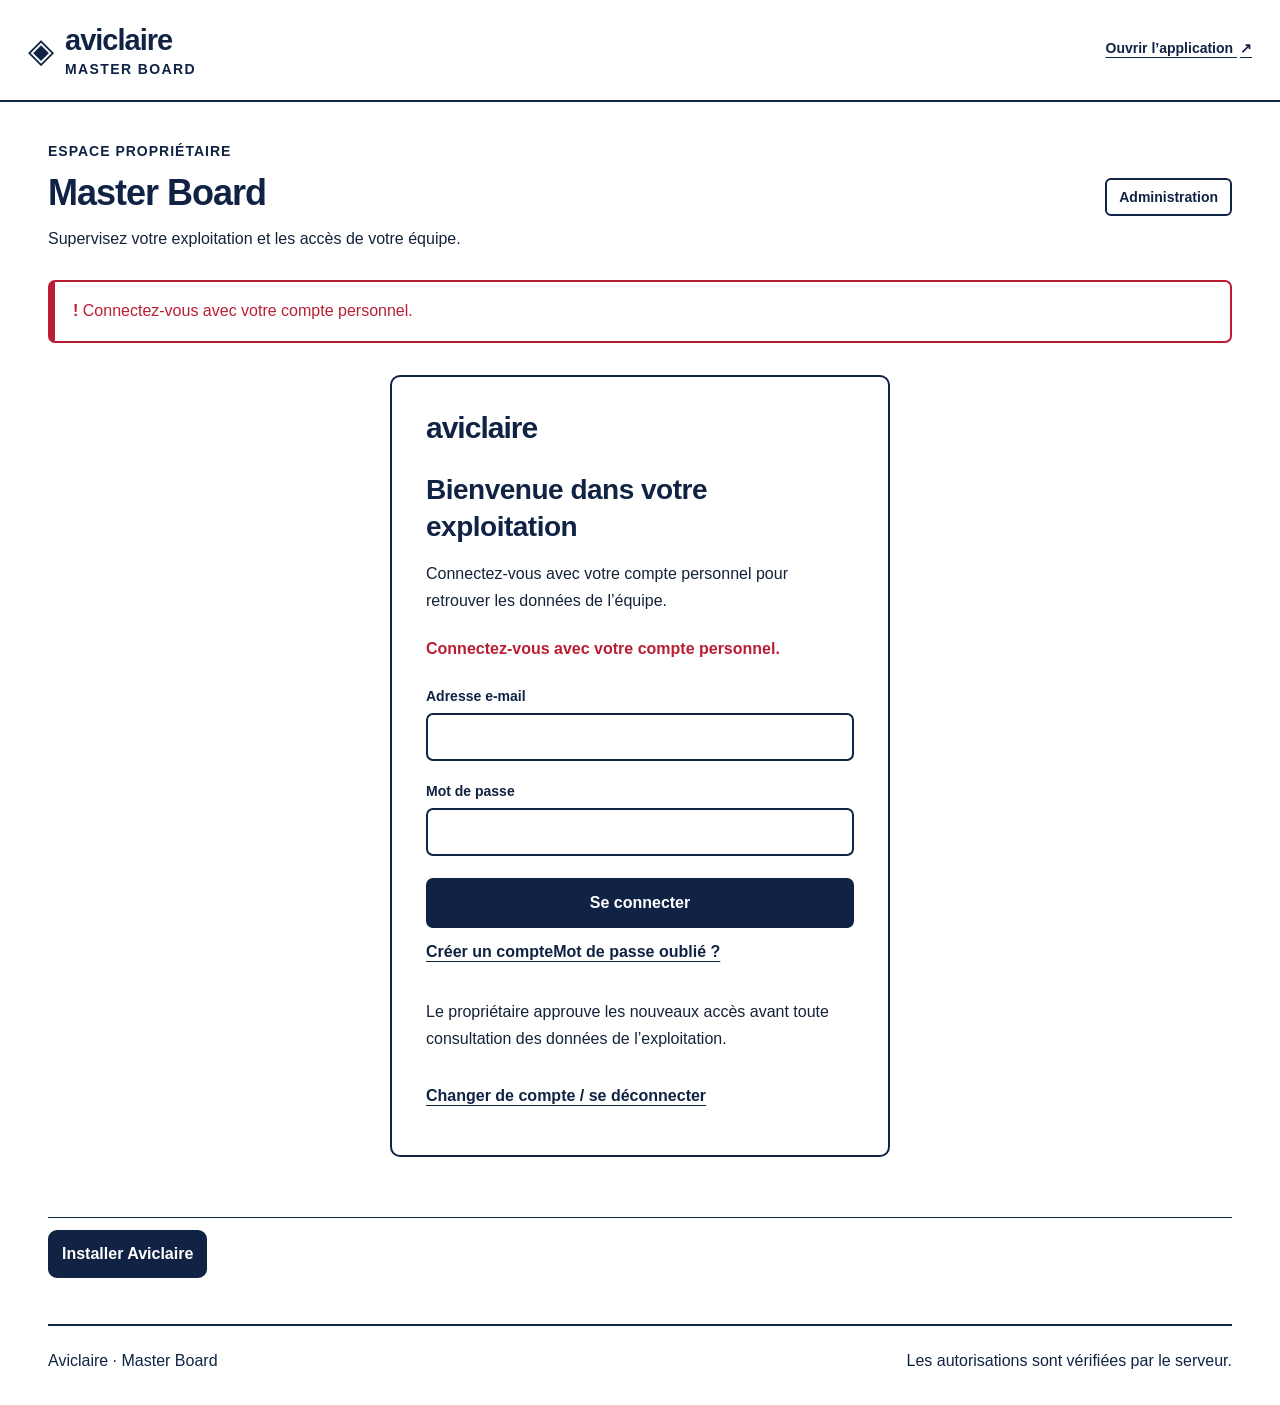
==== master.html @ 54e0d5b5 "Clarify opening funds and notes in the cash ledger Display opening funds consistently in the daily c" ====
<!doctype html>
<html lang="fr">
<head>
  <meta charset="utf-8">
  <meta name="viewport" content="width=device-width,initial-scale=1">
  <meta name="theme-color" content="#102344">
  <title>Aviclaire · Master Board</title>
  <link rel="stylesheet" href="master-style.css?release=c564265c43cd446d624cab5a">
  <link rel="manifest" href="manifest.webmanifest">
  <link rel="icon" type="image/svg+xml" href="icon.svg">
  <link rel="apple-touch-icon" href="apple-touch-icon.png">
  <link rel="stylesheet" href="pwa-style.css?release=c564265c43cd446d624cab5a">
<meta name="aviclaire-shell-version" content="c564265c43cd446d624cab5a"></head>
<body>
  <a class="skip-link" href="#master-content">Aller au contenu</a>
  <aside class="master-topbar">
    <div class="brand-row">
      <a class="brand" href="index.html?actualiser=c564265c43cd446d624cab5a" aria-label="Aviclaire, ouvrir l’application"><span class="brand-mark" aria-hidden="true">◈</span><span>aviclaire<small>MASTER BOARD</small></span></a>
      <div class="session-tools"><span id="master-user"></span><a class="application-link" href="index.html?actualiser=c564265c43cd446d624cab5a">Ouvrir l’application <span aria-hidden="true">↗</span></a><a id="master-logout" hidden>Déconnexion</a></div>
    </div>
    <nav aria-label="Administration" hidden>
      <button data-master-tab="supervision">Supervision</button>
      <button data-master-tab="caisse">Caisse et mouvements</button>
      <button data-master-tab="apports">Apports des associés</button>
      <button data-master-tab="membres">Collaborateurs</button>
      <button data-master-tab="activite">Activité</button>
      <button data-master-tab="controle">Contrôle des données</button>
    </nav>
  </aside>
  <main>
    <header class="page-header"><div><small id="eyebrow">ESPACE PROPRIÉTAIRE</small><h1 id="master-title">Master Board</h1><p id="master-description">Supervisez votre exploitation et les accès de votre équipe.</p></div><span class="owner-label">Administration</span></header>
    <div id="master-status" role="status" aria-live="polite" hidden></div>
    <div id="master-content" tabindex="-1" aria-busy="true"></div>
    <footer><span>Aviclaire · Master Board</span><span>Les autorisations sont vérifiées par le serveur.</span></footer>
  </main>
  <script type="module" src="administration.js?release=c564265c43cd446d624cab5a"></script>
  <script type="module" src="pwa.js?release=c564265c43cd446d624cab5a"></script>
</body>
</html>
---- master-style.css ----
:root{color-scheme:light;--ink:#142238;--muted:#495871;--line:#cbd5e1;--canvas:#fff;--white:#fff;--accent:#102344;--important:#ba1e34;--radius:10px;font-family:Inter,"Segoe UI",Arial,sans-serif;font-size:16px;color:var(--ink);background:var(--canvas)}
*{box-sizing:border-box}body{margin:0;background:var(--canvas);color:var(--ink)}button,input,select{font:inherit}button,a,input,select{-webkit-tap-highlight-color:transparent}button,input,select{min-height:48px}button,a{touch-action:manipulation}a{color:var(--accent)}button{border:2px solid var(--accent);border-radius:7px;background:var(--accent);color:#fff;padding:12px 18px;font-size:16px;font-weight:750;line-height:1.4;cursor:pointer}button:hover{background:#fff;color:var(--accent)}button:disabled{cursor:wait;border-style:dashed}button:focus-visible,a:focus-visible,input:focus-visible,select:focus-visible,summary:focus-visible{outline:3px solid var(--accent);outline-offset:4px;box-shadow:0 0 0 2px #fff}input,select{width:100%;min-width:0;border:2px solid var(--accent);border-radius:7px;background:#fff;padding:12px;color:var(--accent);font-size:16px}input::placeholder{color:var(--accent);opacity:1}input:focus{border-color:var(--accent)}label{display:grid;gap:9px;color:var(--accent);font-size:14px;font-weight:750}p{color:var(--ink);line-height:1.7;margin:0 0 20px;font-size:16px}h1,h2,h3{color:var(--accent)}h1{font-size:36px;font-weight:800;letter-spacing:-1px;line-height:1.25;margin:10px 0}h2{font-size:22px;font-weight:750;line-height:1.35;margin:0 0 12px}h3{font-size:18px}small{font-size:14px;font-weight:700}[hidden]{display:none!important}
.skip-link{position:fixed;top:8px;left:16px;padding:12px;background:var(--accent);color:#fff;z-index:20;transform:translateY(-150%)}.skip-link:focus{transform:none}.master-topbar{position:sticky;top:0;z-index:5;background:#fff;border-bottom:2px solid var(--accent);padding:0 max(28px,calc((100vw - 1240px)/2))}.brand-row{min-height:100px;display:flex;align-items:center;justify-content:space-between;gap:24px}.brand{display:inline-flex;align-items:center;gap:12px;text-decoration:none;font-weight:850;font-size:29px;letter-spacing:-1px;color:var(--accent)}.brand-mark{color:var(--accent);font-size:34px;font-weight:500}.brand small{display:block;color:var(--accent);font-size:14px;font-weight:800;letter-spacing:1.4px;margin-top:4px}.session-tools{display:flex;align-items:center;gap:18px;font-size:14px;font-weight:650;min-width:0}.session-tools a{text-decoration:underline;text-underline-offset:4px;font-weight:750;padding:12px 0;white-space:nowrap;min-height:44px}.session-tools a:hover{text-decoration-thickness:3px}#master-user{color:var(--accent);overflow-wrap:anywhere}.application-link span{margin-left:3px;color:var(--accent)}nav{display:grid;grid-template-columns:repeat(4,minmax(0,1fr));gap:10px;padding:0 0 18px}nav button{border:2px solid var(--accent);border-radius:6px;background:#fff;color:var(--accent);padding:12px 14px;font-size:16px;font-weight:750;min-height:48px;text-align:center}nav button:hover{background:var(--accent);color:#fff}nav button.active{background:var(--accent);color:#fff}main{max-width:1240px;margin:auto;padding:40px 28px 18px}.page-header{display:flex;justify-content:space-between;align-items:center;gap:20px;margin-bottom:28px}#eyebrow{font-size:14px;letter-spacing:1px;color:var(--accent);font-weight:800}#master-description{font-size:16px;margin:0}.owner-label{display:inline-flex;border:2px solid var(--accent);border-radius:6px;padding:9px 12px;color:var(--accent);font-size:14px;font-weight:750;white-space:nowrap}#master-content{min-width:0}#master-content:focus{outline:none}.panel{background:#fff;border:2px solid var(--accent);border-radius:var(--radius);padding:26px;margin-bottom:24px;min-width:0}.panel>p{font-size:16px}.panel-heading{display:flex;align-items:center;justify-content:space-between;gap:16px;margin-bottom:20px}.panel-heading h2{margin:0}.panel-count{border:1px solid var(--accent);border-radius:5px;padding:6px 9px;color:var(--accent);font-size:14px;font-weight:700;white-space:nowrap}.metrics{display:grid;grid-template-columns:repeat(3,minmax(0,1fr));gap:20px;margin-bottom:24px}.metric{padding:26px;border:2px solid var(--accent);border-radius:var(--radius);background:#fff;display:flex;flex-direction:column;gap:16px;min-width:0}.metric small{color:var(--accent);font-size:16px;font-weight:750}.metric strong{color:var(--important);font-size:34px;letter-spacing:-1px;font-weight:800;line-height:1.2;overflow-wrap:anywhere}.metric span{font-size:16px;color:var(--muted);line-height:1.55}.secondary{background:#fff;border-color:var(--accent);color:var(--accent)}.secondary:hover{background:var(--accent);color:#fff}.danger-link{background:#fff;border:2px dashed var(--important);color:var(--important)}.danger-link:hover{background:var(--important);color:#fff}.button-link{display:inline-flex;align-items:center;justify-content:center;gap:10px;min-height:48px;padding:12px 18px;border:2px solid var(--accent);border-radius:7px;text-decoration:none;font-weight:750;font-size:16px;color:#fff;background:var(--accent)}.button-link:hover{background:#fff;color:var(--accent)}.actions{display:flex;align-items:center;flex-wrap:wrap;gap:10px}.account-actions{max-width:400px}.account-actions button{font-size:14px;padding:11px 12px;min-height:48px}.muted{color:var(--muted)}.protected-account{font-size:16px;color:var(--accent);font-weight:650}.protected-account:before{content:"◆ ";font-size:13px}.person-name{display:block;font-weight:750;overflow-wrap:anywhere}.person-email{display:block;color:var(--muted);font-size:16px;margin-top:7px;overflow-wrap:anywhere}.status-tag{display:inline-flex;align-items:center;gap:8px;font-size:14px;font-weight:750;border:1px solid var(--accent);border-radius:5px;padding:7px 9px;background:#fff;color:var(--accent);line-height:1.4;white-space:normal}.status-tag:before{content:"●";font-size:12px}.status-tag.active:before,.status-tag.accepted:before{content:"✓";font-size:16px}.status-tag.pending:before{content:"◷";font-size:17px}.status-tag.suspended:before,.status-tag.removed:before{content:"×";font-size:19px}.table-wrap{overflow:auto;max-width:100%;scrollbar-width:thin}table{width:100%;border-collapse:collapse;text-align:left;table-layout:auto}th{padding:14px;background:var(--accent);color:#fff;font-size:14px;font-weight:750;letter-spacing:.4px;text-transform:uppercase;border-bottom:2px solid var(--accent)}td{padding:20px 14px;border-bottom:1px solid var(--accent);font-size:16px;line-height:1.55;vertical-align:top;overflow-wrap:anywhere}tbody tr:last-child td{border-bottom:0}.empty-cell{text-align:center;padding:30px 16px;color:var(--accent)}td time{font-variant-numeric:tabular-nums}.cell-subtitle{display:block;color:var(--muted);font-size:16px;margin-top:8px}.invite-form{display:grid;grid-template-columns:minmax(200px,1fr) auto;align-items:end;gap:16px;padding-top:25px;margin-top:24px;border-top:1px solid var(--accent)}.invite-help{font-size:16px!important;margin:16px 0 0!important;line-height:1.65}.note{background:#fff;border:1px solid var(--accent);border-left-width:5px;border-radius:6px;padding:16px;font-size:16px;margin:22px 0 0;line-height:1.7;color:var(--accent)}.connection-note,.alert{padding:16px 18px;margin:0 0 24px;border:2px solid var(--accent);border-radius:7px;background:#fff;color:var(--accent);font-size:16px;line-height:1.65}.connection-note:before{content:"✓ ";font-weight:800}.alert{border-left-width:7px;border-color:var(--important);color:var(--important)}.alert:before{content:"! ";font-weight:850}.connection-note a,.alert a{color:var(--accent);font-weight:750}.panel pre{white-space:pre-wrap;overflow-wrap:anywhere;background:#fff;border:1px solid var(--accent);border-radius:6px;padding:14px;max-width:600px;max-height:400px;overflow:auto;font-size:16px;color:var(--accent)}details summary{cursor:pointer;color:var(--accent);min-height:44px;line-height:1.5;text-decoration:underline;text-underline-offset:4px;font-weight:700}footer{display:flex;justify-content:space-between;gap:20px;flex-wrap:wrap;margin:34px 0 14px;padding-top:22px;border-top:2px solid var(--accent);font-size:16px;color:var(--accent);line-height:1.6}
.person-link{display:inline;padding:0;min-height:44px;border:0;border-radius:0;background:#fff;color:var(--accent);text-align:left;text-decoration:underline;text-underline-offset:4px;font-size:16px;font-weight:800;overflow-wrap:anywhere;max-width:100%}.person-link:hover{background:#fff;color:var(--accent);text-decoration-thickness:3px}.share-link{display:grid;grid-template-columns:minmax(0,1fr) auto;align-items:end;gap:16px}.share-link input{font-size:16px;font-weight:650}.section-actions{margin:0 0 20px}.advanced-options>summary{font-size:16px;min-height:48px}.advanced-options>p{margin-top:16px}.advanced-options .table-wrap{margin-top:26px}.actor-filter{border:2px solid var(--accent);border-radius:7px;padding:18px;margin-bottom:20px;display:flex;align-items:center;justify-content:space-between;flex-wrap:wrap;gap:16px}.actor-filter p{margin:0;overflow-wrap:anywhere;min-width:0;flex:1}.actor-filter button{flex-shrink:0}
/* Le formulaire de connexion garde les mêmes interactions sécurisées. */
.auth-card{max-width:500px;margin:32px auto 60px;border:2px solid var(--accent);border-radius:var(--radius);padding:34px;background:#fff}.auth-brand{color:var(--accent);font-size:30px;font-weight:850;letter-spacing:-1px}.auth-card h2{font-size:28px;letter-spacing:-.5px;margin:26px 0 14px}.auth-card p{font-size:16px}.auth-card form{display:grid;gap:22px;margin-top:26px}.auth-card button{min-height:48px}.auth-help{font-size:16px!important;margin-top:22px}.text-button{background:#fff;border:0;color:var(--accent);padding:12px 0;font-size:16px;font-weight:700;text-decoration:underline;text-underline-offset:4px}.text-button:hover{background:#fff;color:var(--accent);text-decoration-thickness:3px}#auth-message{color:var(--important);line-height:1.7;font-size:16px;font-weight:650}.local-link{font-size:16px}.auth-card form button{width:100%}
@media(min-width:760px) and (max-width:1050px){.brand-row{gap:20px}.session-tools{gap:15px;flex-wrap:wrap;justify-content:flex-end;max-width:60%}#master-user{flex-basis:100%;text-align:right;margin-bottom:-8px}.metric{padding:20px}.metric strong{font-size:29px}.panel{padding:22px}.account-actions{max-width:250px}.account-actions button{flex-grow:1}nav{grid-template-columns:repeat(2,minmax(0,1fr));gap:10px}.invite-form{grid-template-columns:1fr}.invite-form button{justify-self:start}}
@media(max-width:1050px){.table-wrap{overflow:visible}table,tbody{display:block;width:100%}thead{display:none}tbody tr{display:block;padding:20px 0;border-top:2px solid var(--accent)}tbody tr:last-child{padding-bottom:0}td{display:flex;justify-content:space-between;align-items:flex-start;gap:20px;border:0;padding:9px 0;font-size:16px;text-align:right}td:before{content:attr(data-label);font-size:14px;font-weight:750;color:var(--accent);flex:0 0 115px;text-align:left;padding-top:2px}td>*{min-width:0}td .person-name,td .person-email{text-align:right}td:has(details){display:block;text-align:left}td:has(details):before{display:block;margin:3px 0 9px}td .actions{justify-content:flex-end;max-width:100%}.empty-cell{display:block;text-align:center;padding:20px 0 8px}.empty-cell:before{display:none}details,details pre{max-width:100%;width:100%}}
@media(max-width:759px){.master-topbar{position:static;padding:0 20px}.brand-row{align-items:flex-start;flex-direction:column;gap:15px;padding:22px 0 18px;min-height:0}.brand{font-size:28px}.brand small{font-size:14px}.brand-mark{font-size:32px}.session-tools{width:100%;justify-content:space-between;gap:7px 15px;font-size:14px}#master-user{width:100%;font-size:14px;font-weight:750}.session-tools a{padding:9px 0;min-height:44px;display:inline-flex;align-items:center}nav{grid-template-columns:repeat(2,minmax(0,1fr));gap:9px;padding-bottom:18px}nav button{font-size:14px;padding:11px 8px;min-height:48px;white-space:normal}main{padding:28px 20px 16px}.page-header{align-items:flex-start;margin-bottom:24px;gap:12px}.owner-label{display:none}h1{font-size:28px;letter-spacing:-.6px}#master-description{font-size:16px;line-height:1.6}.metrics{gap:16px;grid-template-columns:1fr}.metric{padding:22px;display:flex;gap:12px}.metric small{font-size:16px}.metric strong{font-size:32px;max-width:100%}.metric span{font-size:16px}.panel{padding:22px;margin-bottom:22px}.panel-heading{margin-bottom:18px;gap:10px;flex-wrap:wrap}.panel-heading h2{font-size:21px}.panel-count{font-size:14px;padding:5px 8px}.panel>p{font-size:16px}td{gap:14px;font-size:16px}td:before{font-size:14px;flex-basis:88px}.account-actions button{min-height:48px;font-size:14px;padding:12px}.invite-form{grid-template-columns:1fr;margin-top:24px;padding-top:24px;gap:18px}.invite-form button{width:100%}.invite-help{font-size:16px!important}.connection-note,.alert{font-size:16px;padding:15px 16px;margin-bottom:22px}.actions{gap:12px}.actions>button{max-width:100%;white-space:normal}.note{padding:15px;font-size:16px}.auth-card{padding:26px 22px;margin:16px auto 38px}.auth-card h2{font-size:26px}.auth-card input{font-size:16px}.auth-card label{font-size:14px}footer{gap:12px;margin-top:28px;font-size:16px}}
@media(max-width:370px){.master-topbar{padding:0 16px}main{padding:26px 16px 14px}.panel{padding:18px}.metric{padding:20px}.metric strong{font-size:30px}td{display:block;text-align:left;padding:10px 0}td:before{display:block;margin-bottom:7px}.person-name,.person-email,td .person-name,td .person-email{text-align:left}td .actions{justify-content:flex-start}.account-actions{gap:9px}nav{gap:8px}nav button{padding:10px 6px;font-size:14px}}
@media(max-width:759px){.share-link{grid-template-columns:1fr;gap:16px}.share-link button{width:100%}.person-link{text-align:right}.actor-filter{display:block;padding:15px}.actor-filter button{width:100%;margin-top:16px}.section-actions button{width:100%}.advanced-options>summary{font-size:16px;line-height:1.6}.account-actions{width:100%}.account-actions button{flex-grow:1}td[data-label="Actions"],td[data-label="Décision"]{display:block;text-align:left}td[data-label="Actions"]:before,td[data-label="Décision"]:before{display:block;margin-bottom:10px}td[data-label="Actions"] .actions,td[data-label="Décision"] .actions{justify-content:flex-start}}
@media(max-width:370px){.person-link{text-align:left}}
/* Les commandes d’installation partagées suivent le contraste du Master Board. */
body .pwa-tools{border-top:1px solid var(--accent);color:var(--accent);font-size:16px}body .pwa-tools button,body .pwa-dialog button{min-height:48px;border:2px solid var(--accent);background:var(--accent);color:#fff;font-size:16px;font-weight:750}body .pwa-tools button:hover,body .pwa-dialog button:hover{background:#fff;color:var(--accent)}body .pwa-tools button:focus-visible,body .pwa-dialog button:focus-visible{outline:3px solid var(--accent);outline-offset:4px;box-shadow:0 0 0 2px #fff}body .pwa-offline{color:var(--accent);font-size:16px;font-weight:650}body .pwa-dialog{border:2px solid var(--accent);border-radius:10px;background:#fff;color:var(--accent);box-shadow:none}body .pwa-dialog::backdrop{background:#fff}body .pwa-dialog h2{font-size:24px}body .pwa-dialog h3{font-size:18px}body .pwa-dialog p,body .pwa-dialog ol{color:var(--accent);font-size:16px}
@media(prefers-reduced-motion:reduce){*{scroll-behavior:auto!important}}
@media print{.master-topbar,.owner-label,#master-status,.actions,.invite-form,footer{display:none}body,main{background:#fff}main{max-width:none;padding:0}.panel,.metric{break-inside:avoid}.page-header{margin-bottom:20px}table,tbody,thead{display:table}tbody tr{display:table-row}td,th{display:table-cell}td:before{display:none}}

/* Registre financier du propriétaire : mêmes contrastes et commandes tactiles. */
@media(min-width:1051px){nav{grid-template-columns:repeat(5,minmax(0,1fr))}}
.capital-import-form{display:grid;grid-template-columns:minmax(0,1fr) auto;align-items:end;gap:18px}.capital-import-form input[type="file"]{font-size:16px;max-width:100%;padding:11px}.capital-import-form input[type="file"]::file-selector-button{font:inherit;font-weight:700;border:1px solid var(--accent);border-radius:4px;background:#fff;color:var(--accent);min-height:40px;margin-right:12px;padding:7px 10px;cursor:pointer}.incomplete-value{display:inline-block;color:var(--important);font-weight:750;border-bottom:2px dotted var(--important);padding-bottom:2px}.capital-note{display:block;white-space:pre-wrap;margin-top:10px;max-width:360px}.capital-source{min-width:150px;max-width:330px}.capital-source dl{margin:12px 0}.capital-source dt{font-size:14px;font-weight:800;margin:12px 0 4px}.capital-source dd{margin:0;font-size:16px;overflow-wrap:anywhere}.capital-source p{font-size:14px;line-height:1.6}.source-hash{font-family:ui-monospace,Consolas,monospace;font-size:13px!important;word-break:break-all}.capital-dialog{width:min(900px,calc(100% - 40px));max-height:calc(100dvh - 40px);overflow:auto;border:2px solid var(--accent);border-radius:10px;background:#fff;color:var(--accent);padding:30px;box-shadow:none}.capital-dialog::backdrop{background:rgb(255 255 255 / 95%)}.capital-dialog h2{font-size:26px;margin:0 0 20px}.capital-fields{display:grid;grid-template-columns:repeat(2,minmax(0,1fr));gap:22px}.capital-fields>*{min-width:0}.capital-fields .form-full{grid-column:1 / -1}.capital-fields textarea{width:100%;min-height:100px;border:2px solid var(--accent);border-radius:7px;padding:12px;font:inherit;font-size:16px;line-height:1.6;background:#fff;color:var(--accent);resize:vertical}.capital-fields textarea:focus-visible{outline:3px solid var(--accent);outline-offset:4px}.capital-share-fields{display:grid;grid-template-columns:repeat(2,minmax(0,1fr));gap:22px}.capital-form-actions{margin-top:26px;padding-top:24px;border-top:1px solid var(--accent)}.capital-form-actions button{min-height:48px}.capital-dialog .note{margin-bottom:0}.capital-dialog .capital-source{max-width:100%}.capital-dialog .table-wrap{max-width:100%}.capital-dialog .table-wrap td{padding:14px 12px}.capital-dialog .table-wrap th{padding:12px}
@media(max-width:759px){.capital-import-form{grid-template-columns:1fr}.capital-import-form button{width:100%}.capital-dialog{width:calc(100% - 24px);max-height:calc(100dvh - 24px);padding:24px 18px}.capital-dialog h2{font-size:23px}.capital-fields,.capital-share-fields{grid-template-columns:1fr;gap:20px}.capital-fields .form-full{grid-column:auto}.capital-form-actions{display:grid;grid-template-columns:1fr;margin-top:24px}.capital-form-actions button{width:100%}.capital-source{min-width:0;max-width:100%}.capital-source dl,.capital-source p{text-align:left}.capital-dialog .table-wrap td{padding:9px 0}.capital-dialog .table-wrap td:before{flex-basis:95px}.capital-note{max-width:100%}}
@media print{.capital-import-form,.capital-dialog{display:none}}
.band-import-source{display:grid;grid-template-columns:minmax(140px,1fr) minmax(0,2fr);gap:12px 18px;margin:18px 0 24px}.band-import-source dt{font-weight:800;font-size:14px}.band-import-source dd{margin:0;overflow-wrap:anywhere;font-size:16px;line-height:1.6}.band-import-preview h3{margin:28px 0 16px}.band-import-preview h3:first-child{margin-top:0}.band-import-preview p,.band-import-preview li{line-height:1.7}.band-import-preview ul{padding-left:22px}.band-import-preview li{margin:10px 0}.band-import-preview .note{margin-bottom:22px}.band-import-preview table{margin-bottom:22px}
@media(max-width:759px){.band-import-source{grid-template-columns:1fr;gap:7px}.band-import-source dd{margin-bottom:12px}.band-import-preview h3{font-size:19px}.band-import-preview .table-wrap td:before{flex-basis:120px}}

/* Notifications réservées au propriétaire : contraste et cibles tactiles. */
.master-notifications{display:flex;align-items:center;min-width:0}.master-notifications[hidden]{display:none}.notification-toggle{display:inline-flex;align-items:center;justify-content:center;gap:9px;min-height:46px;padding:9px 12px;border:2px solid var(--accent);background:#fff;color:var(--accent);font-size:14px;white-space:nowrap}.notification-toggle:hover{background:var(--accent);color:#fff}.notification-badge{min-width:25px;padding:3px 6px;border-radius:20px;background:var(--important);color:#fff;font-size:12px;line-height:1.2}.notification-badge[hidden]{display:none}.notification-toggle:hover .notification-badge{background:#fff;color:var(--important)}.notification-announcement{position:absolute;width:1px;height:1px;overflow:hidden;clip-path:inset(50%);white-space:nowrap}.notification-dialog{width:min(680px,calc(100% - 36px));max-height:calc(100dvh - 36px);padding:26px;border:2px solid var(--accent);border-radius:10px;background:#fff;color:var(--accent);overflow:auto;box-shadow:none}.notification-dialog::backdrop{background:rgb(255 255 255 / 95%)}.notification-dialog-header{display:flex;align-items:center;justify-content:space-between;gap:20px}.notification-dialog h2{font-size:26px;margin:0}.notification-description,.notification-message{font-size:16px;line-height:1.65}.notification-message{padding:14px;border:1px solid var(--accent)}.notification-message.notification-warning{border-width:2px;border-color:var(--important);color:var(--important);font-weight:700}.notification-actions{margin:20px 0}.notification-actions button{min-height:48px}.notification-list{list-style:none;margin:0;padding:0;border-top:1px solid var(--accent)}.notification-entry{display:flex;flex-direction:column;gap:7px;padding:20px 0;border-bottom:1px solid var(--accent);overflow-wrap:anywhere}.notification-entry.is-unread{padding-left:16px;border-left:4px solid var(--important)}.notification-entry-heading{display:flex;align-items:flex-start;justify-content:space-between;gap:14px;font-size:16px;line-height:1.5}.notification-unread-label{flex-shrink:0;color:var(--important);border:1px solid var(--important);border-radius:4px;padding:3px 6px;font-size:12px;font-weight:750}.notification-author{font-size:15px;font-weight:650}.notification-date{font-size:14px;line-height:1.5}.notification-entry .text-button{align-self:flex-start;min-height:44px;padding:8px 0;margin:0}.notification-empty{padding:24px 0;line-height:1.65}.notification-dialog .note{margin-top:24px}
@media(min-width:760px){.session-tools{flex-wrap:wrap;justify-content:flex-end}.brand-row{gap:24px}}
@media(max-width:759px){.master-notifications{flex-basis:100%;margin-top:5px}.notification-toggle{width:100%;min-height:48px}.notification-dialog{width:calc(100% - 20px);max-height:calc(100dvh - 20px);padding:22px 18px}.notification-dialog h2{font-size:23px}.notification-dialog-header{gap:12px}.notification-dialog-header button{padding:10px;min-height:46px}.notification-actions{display:grid;grid-template-columns:1fr}.notification-actions button{width:100%}.notification-entry-heading{flex-direction:column;gap:9px}.notification-entry.is-unread{padding-left:12px}}
@media print{.master-notifications,.notification-dialog{display:none}}
/* Journal de caisse : montants, actions et formulaires restent lisibles sur le terrain. */
.cash-important{color:var(--important);font-variant-numeric:tabular-nums}.cash-number{white-space:nowrap}.cash-row-actions{min-width:130px;align-items:stretch}.cash-row-actions button{font-size:14px;flex:1 1 auto}.cash-operation-field select{max-width:100%}#cash-at{max-width:220px}
@media(max-width:759px){.cash-row-actions{width:100%;display:grid;grid-template-columns:1fr}.cash-number{white-space:normal}.cash-row-actions button{width:100%}}
@media(min-width:760px){#master-content .cash-number{min-width:130px}#master-content table td:first-child{min-width:92px}}
---- pwa-style.css ----
.pwa-tools{display:flex;align-items:center;flex-wrap:wrap;gap:8px 14px;margin:18px 0 0;padding:12px 0;border-top:1px solid #cbd5e1;font:inherit;color:#495871}.pwa-tools button{min-height:42px;padding:8px 12px;border:1px solid #cbd5e1;background:#fff;color:#102344;border-radius:9px;font:inherit;font-size:.8rem;font-weight:600;cursor:pointer}.pwa-tools button:hover{background:#f2f4f7}.pwa-tools button:focus-visible,.pwa-dialog button:focus-visible{outline:3px solid #456da4;outline-offset:3px}.pwa-tools [hidden]{display:none!important}.pwa-offline{flex-basis:100%;margin:0;color:#ba1e34;font-size:.8rem;line-height:1.5}.pwa-dialog{width:min(480px,calc(100vw - 32px));max-height:calc(100dvh - 40px);box-sizing:border-box;padding:24px;border:1px solid #cbd5e1;border-radius:16px;background:#fff;color:#102344;box-shadow:0 20px 70px #15233b38}.pwa-dialog::backdrop{background:#14213770}.pwa-dialog h2{margin:0 0 18px;font-size:1.2rem}.pwa-dialog h3{margin:22px 0 8px;font-size:1rem}.pwa-dialog p,.pwa-dialog ol{font-size:.9rem;line-height:1.65}.pwa-dialog ol{padding-left:22px}.pwa-dialog li{margin-bottom:7px}.pwa-dialog button{min-height:44px;padding:10px 18px;border:1px solid #cbd5e1;border-radius:9px;background:#f4f6f9;color:#102344;font:inherit;font-weight:600;cursor:pointer}.pwa-dialog-close{display:flex;justify-content:flex-end;margin-top:24px}@media(max-width:600px){.pwa-tools{gap:8px}.pwa-tools button{flex:1 1 auto}.pwa-dialog{padding:20px}}
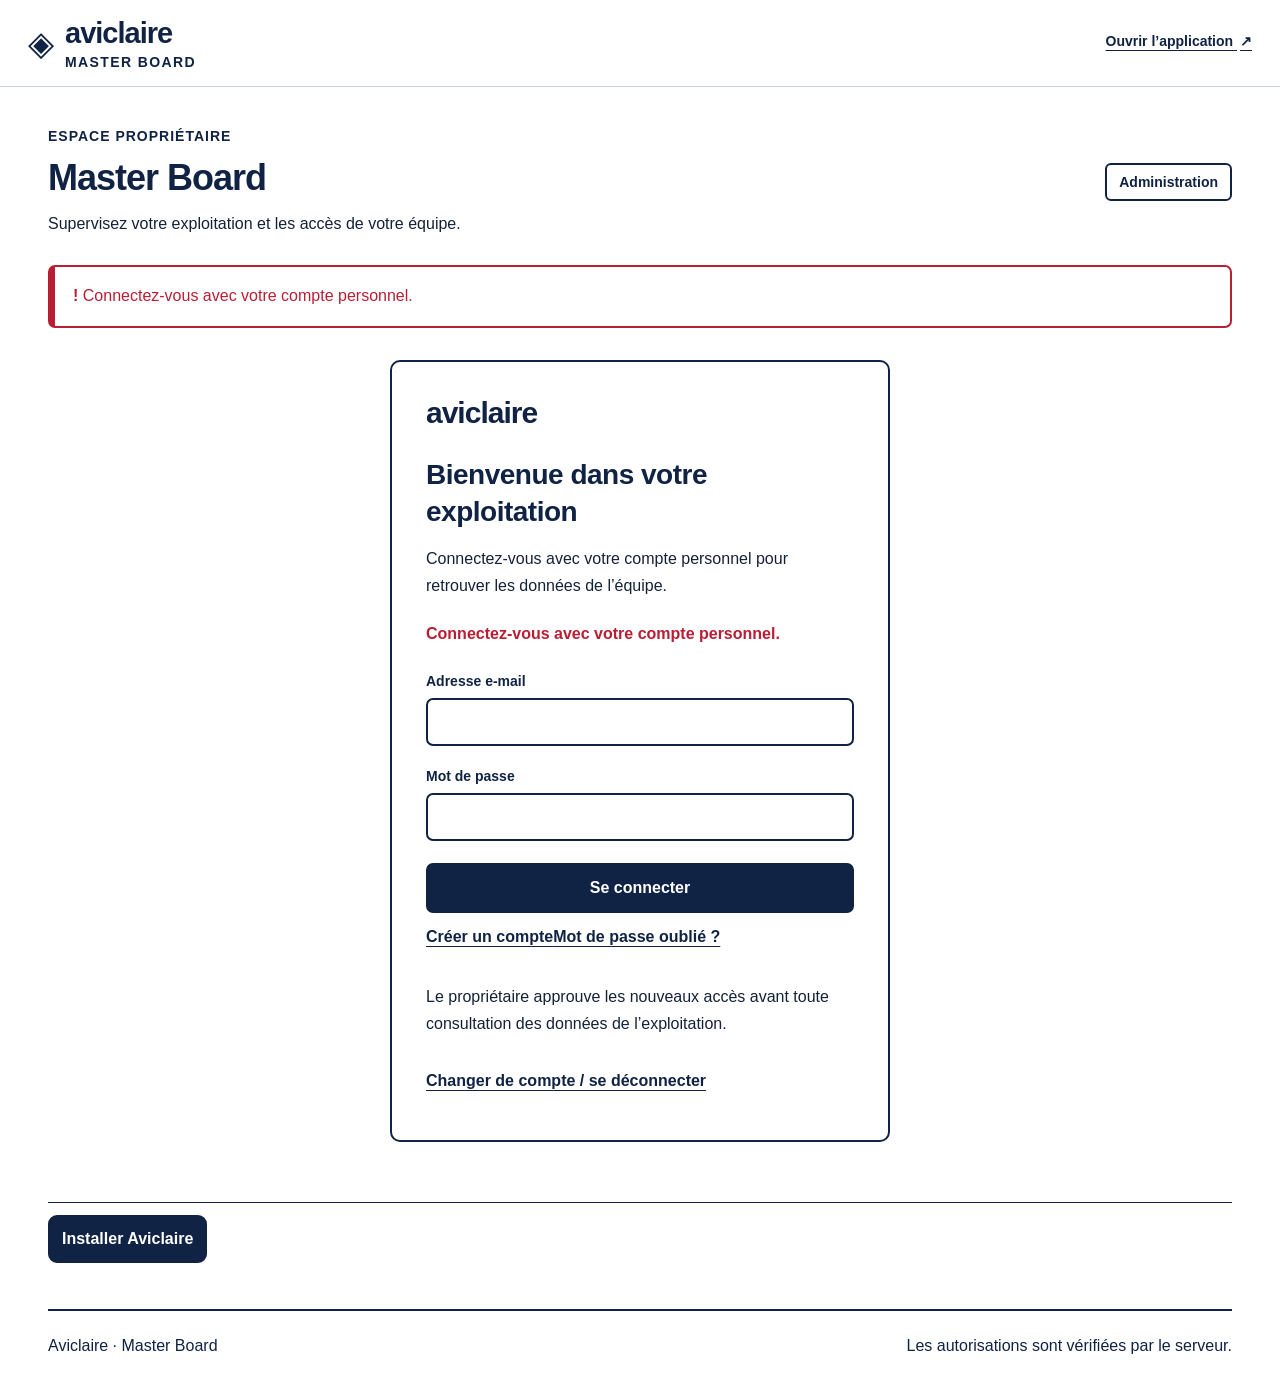
==== commit 0bc2aa4f: "Aviclaire : application rouge et blanc, Master Board et dépenses protégées Navigation du propriétair" ====
--- a/master.html
+++ b/master.html
@@ -5,35 +5,36 @@
   <meta name="viewport" content="width=device-width,initial-scale=1">
   <meta name="theme-color" content="#102344">
   <title>Aviclaire · Master Board</title>
-  <link rel="stylesheet" href="master-style.css?release=c564265c43cd446d624cab5a">
+  <link rel="stylesheet" href="master-style.css?release=e579883b88e5424d6ea4318e">
   <link rel="manifest" href="manifest.webmanifest">
   <link rel="icon" type="image/svg+xml" href="icon.svg">
   <link rel="apple-touch-icon" href="apple-touch-icon.png">
-  <link rel="stylesheet" href="pwa-style.css?release=c564265c43cd446d624cab5a">
-<meta name="aviclaire-shell-version" content="c564265c43cd446d624cab5a"></head>
+  <link rel="stylesheet" href="pwa-style.css?release=e579883b88e5424d6ea4318e">
+<meta name="aviclaire-shell-version" content="e579883b88e5424d6ea4318e"></head>
 <body>
   <a class="skip-link" href="#master-content">Aller au contenu</a>
   <aside class="master-topbar">
     <div class="brand-row">
-      <a class="brand" href="index.html?actualiser=c564265c43cd446d624cab5a" aria-label="Aviclaire, ouvrir l’application"><span class="brand-mark" aria-hidden="true">◈</span><span>aviclaire<small>MASTER BOARD</small></span></a>
-      <div class="session-tools"><span id="master-user"></span><a class="application-link" href="index.html?actualiser=c564265c43cd446d624cab5a">Ouvrir l’application <span aria-hidden="true">↗</span></a><a id="master-logout" hidden>Déconnexion</a></div>
+      <a class="brand" href="index.html?actualiser=e579883b88e5424d6ea4318e" aria-label="Aviclaire, ouvrir l’application"><span class="brand-mark" aria-hidden="true">◈</span><span>aviclaire<small>MASTER BOARD</small></span></a>
+      <div class="session-tools"><span id="master-user"></span><a class="application-link" href="index.html?actualiser=e579883b88e5424d6ea4318e">Ouvrir l’application <span aria-hidden="true">↗</span></a><a id="master-logout" hidden>Déconnexion</a></div>
     </div>
-    <nav aria-label="Administration" hidden>
-      <button data-master-tab="supervision">Supervision</button>
-      <button data-master-tab="caisse">Caisse et mouvements</button>
-      <button data-master-tab="apports">Apports des associés</button>
-      <button data-master-tab="membres">Collaborateurs</button>
-      <button data-master-tab="activite">Activité</button>
-      <button data-master-tab="controle">Contrôle des données</button>
-    </nav>
-  </aside>
+  </aside>
+  <button id="master-menu-toggle" type="button" class="secondary" aria-controls="master-sidebar" aria-expanded="false" hidden>Rubriques du Master Board</button>
+  <div class="master-layout">
+    <aside id="master-sidebar" class="master-sidebar" hidden>
+      <label class="master-search">Trouver une rubrique<input id="master-section-search" type="search" placeholder="Dépenses, caisse, équipe…" autocomplete="off"></label>
+      <nav aria-label="Administration" hidden></nav>
+      <p id="master-search-empty" class="note" hidden>Aucune rubrique correspondante.</p>
+      <p class="sidebar-foot">Votre espace de contrôle.<br>Accès réservé au propriétaire.</p>
+    </aside>
   <main>
     <header class="page-header"><div><small id="eyebrow">ESPACE PROPRIÉTAIRE</small><h1 id="master-title">Master Board</h1><p id="master-description">Supervisez votre exploitation et les accès de votre équipe.</p></div><span class="owner-label">Administration</span></header>
     <div id="master-status" role="status" aria-live="polite" hidden></div>
     <div id="master-content" tabindex="-1" aria-busy="true"></div>
     <footer><span>Aviclaire · Master Board</span><span>Les autorisations sont vérifiées par le serveur.</span></footer>
-  </main>
-  <script type="module" src="administration.js?release=c564265c43cd446d624cab5a"></script>
-  <script type="module" src="pwa.js?release=c564265c43cd446d624cab5a"></script>
+  </main>
+  </div>
+  <script type="module" src="administration.js?release=e579883b88e5424d6ea4318e"></script>
+  <script type="module" src="pwa.js?release=e579883b88e5424d6ea4318e"></script>
 </body>
 </html>
--- a/master-style.css
+++ b/master-style.css
@@ -32,3 +32,9 @@
 .cash-important{color:var(--important);font-variant-numeric:tabular-nums}.cash-number{white-space:nowrap}.cash-row-actions{min-width:130px;align-items:stretch}.cash-row-actions button{font-size:14px;flex:1 1 auto}.cash-operation-field select{max-width:100%}#cash-at{max-width:220px}
 @media(max-width:759px){.cash-row-actions{width:100%;display:grid;grid-template-columns:1fr}.cash-number{white-space:normal}.cash-row-actions button{width:100%}}
 @media(min-width:760px){#master-content .cash-number{min-width:130px}#master-content table td:first-child{min-width:92px}}
+/* Navigation du propriétaire : repères fixes et accès directs. */
+.av-icon{width:22px;height:22px;flex:0 0 22px;vertical-align:middle}button .av-icon,a .av-icon{pointer-events:none}.master-topbar{padding:0 28px;border-bottom:1px solid var(--line)}.brand-row{min-height:86px}.master-layout{max-width:1600px;margin:auto}.master-layout>main{width:100%;margin:0 auto;min-width:0}#master-menu-toggle{display:none}.master-ready .master-layout{display:grid;grid-template-columns:248px minmax(0,1fr)}.master-sidebar{border-right:1px solid var(--line);padding:28px 18px;background:#fff;position:sticky;top:86px;align-self:start;max-height:calc(100dvh - 86px);overflow:auto}.master-search{font-size:13px;margin-bottom:24px}.master-search input{border:1px solid var(--line);font-size:14px;padding:11px;min-height:44px}.master-sidebar nav{display:block;padding:0}.master-nav-group{margin-bottom:22px}.master-nav-group h2{font-size:11px;text-transform:uppercase;letter-spacing:1.8px;color:var(--muted);margin:0 12px 9px}.master-sidebar nav button,.master-sidebar nav a{display:flex;align-items:center;gap:12px;width:100%;border:0;background:#fff;border-radius:8px;padding:12px;min-height:48px;text-align:left;text-decoration:none;font-size:14px;font-weight:650;color:var(--accent);line-height:1.35;margin:3px 0}.master-sidebar nav button.active{background:var(--accent);color:#fff}.master-sidebar nav button:hover,.master-sidebar nav a:hover{background:#edf1f7;color:var(--accent)}.master-sidebar nav button.active:hover{background:#1c365e;color:#fff}.master-sidebar nav small{display:block;font-size:10px;font-weight:500;margin-top:4px;color:var(--muted)}.sidebar-foot{font-size:12px;color:var(--muted);padding:15px 12px 0;border-top:1px solid var(--line)}.master-ready main{padding:36px 30px 18px}.master-ready .panel,.master-ready .metric{border-width:1px;border-color:var(--line);box-shadow:0 3px 14px #10234404}.master-ready .panel{padding:24px}.master-ready .metric{padding:22px}.master-ready .metric strong{font-size:clamp(24px,2.5vw,34px)}.master-ready th{font-size:12px}.master-ready td{border-color:var(--line);font-size:14px;padding:18px 12px}.master-ready td time{white-space:nowrap}.master-ready .cell-subtitle{font-size:13px}.master-quick-access{display:grid;grid-template-columns:repeat(2,minmax(0,1fr));gap:14px;margin:0 0 24px}.master-quick-access button{display:flex;align-items:center;gap:14px;border:1px solid var(--line);background:#fff;color:var(--accent);text-align:left;padding:20px;font-size:15px}.master-quick-access button:hover{border-color:var(--accent);background:#f4f6fa}.master-quick-access button>span{flex:1}.master-quick-access strong{display:block}.master-quick-access small{display:block;color:var(--muted);font-size:12px;line-height:1.5;margin-top:6px;font-weight:500}.expense-filters{display:grid;grid-template-columns:repeat(2,minmax(0,1fr));gap:18px;margin:24px 0}.expense-filters .actions{grid-column:1/-1}.expense-filters input,.expense-filters select{border-width:1px;border-color:var(--line)}.master-ready footer{border-top-width:1px;font-size:12px}.master-ready .connection-note{border-width:1px;border-color:var(--line);font-size:14px}.master-ready .note{font-size:14px;border-color:var(--line);border-left-color:var(--accent)}.master-ready .cash-row-actions{display:grid;grid-template-columns:1fr;min-width:115px}.master-ready .cash-row-actions button{display:flex;align-items:center;justify-content:center;gap:7px;font-size:13px;padding:9px;min-height:44px}.master-ready .cash-number{min-width:0!important}.master-ready .metrics{gap:16px}
+@media(min-width:1051px){.master-ready #master-content .table-wrap{overflow:auto}.master-ready #master-content table{min-width:680px}}
+@media(max-width:1050px){.master-ready .master-layout{grid-template-columns:218px minmax(0,1fr)}.master-sidebar{padding:24px 12px}.master-ready main{padding:28px 20px}.master-ready .metrics{grid-template-columns:1fr}.master-ready .metric{gap:10px}.master-ready td{padding:9px 0;font-size:15px}.master-ready .master-quick-access{grid-template-columns:1fr}.master-ready .expense-filters{grid-template-columns:1fr}.master-ready .expense-filters .actions{grid-column:auto}}
+@media(max-width:759px){.master-topbar{padding:0 18px}.brand-row{padding:18px 0}.master-ready .master-layout{display:block}.master-ready main{padding:24px 16px}.master-ready #master-menu-toggle{display:flex;align-items:center;width:calc(100% - 32px);margin:16px 16px 0;background:var(--accent);color:#fff}.master-sidebar{display:none;position:static;max-height:none;padding:24px 20px;border:1px solid var(--line);margin:12px 16px 0;border-radius:10px}.master-menu-open .master-sidebar{display:block}.master-sidebar nav{display:block}.master-sidebar nav button,.master-sidebar nav a{font-size:16px}.master-sidebar nav small{font-size:12px}.master-ready .page-header{margin-bottom:22px}.master-ready .panel{padding:20px 16px}.master-ready .metric strong{font-size:30px}.master-ready .master-quick-access{gap:12px}.master-ready .cash-row-actions{width:100%}.master-ready .session-tools{max-width:none}.master-ready .expense-filters .actions button{flex:1 1 120px}.master-ready #master-content table{min-width:0}.master-ready #master-content td[data-label="Actions"]{display:block;text-align:left}.master-ready #master-content td[data-label="Actions"]:before{display:block;margin-bottom:10px}}
+@media print{.master-sidebar,#master-menu-toggle,.master-quick-access,.expense-filters{display:none!important}.master-ready .master-layout{display:block}.master-ready main{padding:0}}
--- a/pwa-style.css
+++ b/pwa-style.css
@@ -1 +1 @@
-.pwa-tools{display:flex;align-items:center;flex-wrap:wrap;gap:8px 14px;margin:18px 0 0;padding:12px 0;border-top:1px solid #cbd5e1;font:inherit;color:#495871}.pwa-tools button{min-height:42px;padding:8px 12px;border:1px solid #cbd5e1;background:#fff;color:#102344;border-radius:9px;font:inherit;font-size:.8rem;font-weight:600;cursor:pointer}.pwa-tools button:hover{background:#f2f4f7}.pwa-tools button:focus-visible,.pwa-dialog button:focus-visible{outline:3px solid #456da4;outline-offset:3px}.pwa-tools [hidden]{display:none!important}.pwa-offline{flex-basis:100%;margin:0;color:#ba1e34;font-size:.8rem;line-height:1.5}.pwa-dialog{width:min(480px,calc(100vw - 32px));max-height:calc(100dvh - 40px);box-sizing:border-box;padding:24px;border:1px solid #cbd5e1;border-radius:16px;background:#fff;color:#102344;box-shadow:0 20px 70px #15233b38}.pwa-dialog::backdrop{background:#14213770}.pwa-dialog h2{margin:0 0 18px;font-size:1.2rem}.pwa-dialog h3{margin:22px 0 8px;font-size:1rem}.pwa-dialog p,.pwa-dialog ol{font-size:.9rem;line-height:1.65}.pwa-dialog ol{padding-left:22px}.pwa-dialog li{margin-bottom:7px}.pwa-dialog button{min-height:44px;padding:10px 18px;border:1px solid #cbd5e1;border-radius:9px;background:#f4f6f9;color:#102344;font:inherit;font-weight:600;cursor:pointer}.pwa-dialog-close{display:flex;justify-content:flex-end;margin-top:24px}@media(max-width:600px){.pwa-tools{gap:8px}.pwa-tools button{flex:1 1 auto}.pwa-dialog{padding:20px}}
+.pwa-tools{display:flex;align-items:center;flex-wrap:wrap;gap:8px 14px;margin:18px 0 0;padding:12px 0;border-top:1px solid var(--app-border,#cbd5e1);font:inherit;color:var(--app-muted,#495871)}.pwa-tools button{min-height:42px;padding:8px 12px;border:1px solid var(--app-border,#cbd5e1);background:#fff;color:var(--app-accent,#102344);border-radius:9px;font:inherit;font-size:.8rem;font-weight:600;cursor:pointer}.pwa-tools button:hover{background:#f2f4f7}.pwa-tools button:focus-visible,.pwa-dialog button:focus-visible{outline:3px solid var(--app-accent,#456da4);outline-offset:3px}.pwa-tools [hidden]{display:none!important}.pwa-offline{flex-basis:100%;margin:0;color:var(--app-important,#ba1e34);font-size:.8rem;line-height:1.5}.pwa-dialog{width:min(480px,calc(100vw - 32px));max-height:calc(100dvh - 40px);box-sizing:border-box;padding:24px;border:1px solid var(--app-border,#cbd5e1);border-radius:16px;background:#fff;color:var(--app-accent,#102344);box-shadow:0 20px 70px #15233b38}.pwa-dialog::backdrop{background:#14213770}.pwa-dialog h2{margin:0 0 18px;font-size:1.2rem}.pwa-dialog h3{margin:22px 0 8px;font-size:1rem}.pwa-dialog p,.pwa-dialog ol{font-size:.9rem;line-height:1.65}.pwa-dialog ol{padding-left:22px}.pwa-dialog li{margin-bottom:7px}.pwa-dialog button{min-height:44px;padding:10px 18px;border:1px solid var(--app-border,#cbd5e1);border-radius:9px;background:#f4f6f9;color:var(--app-accent,#102344);font:inherit;font-weight:600;cursor:pointer}.pwa-dialog-close{display:flex;justify-content:flex-end;margin-top:24px}@media(max-width:600px){.pwa-tools{gap:8px}.pwa-tools button{flex:1 1 auto}.pwa-dialog{padding:20px}}
